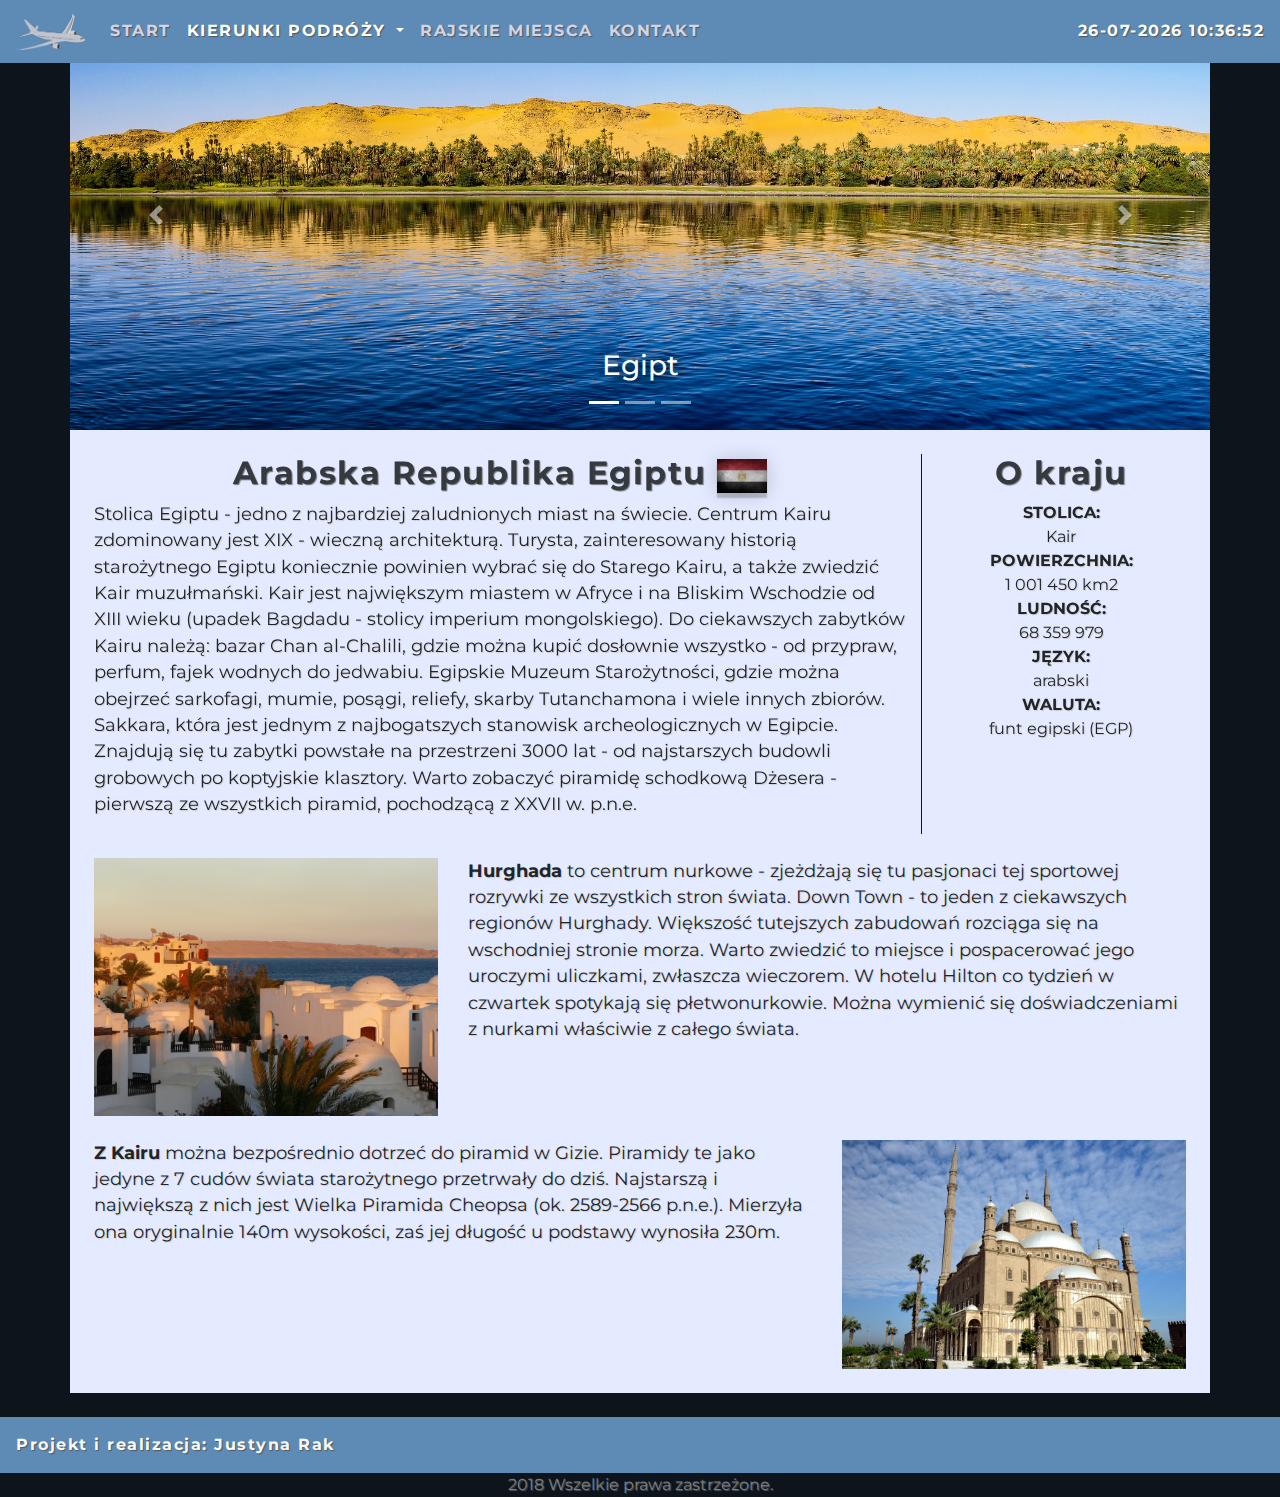
==== Egypt.html @ 0fabf1d4 "Add files via upload" ====
<html>
	<head>
		<title> Podróże </title>
		<meta charset="utf-8">
		
		<link rel="stylesheet" href="https://stackpath.bootstrapcdn.com/bootstrap/4.1.3/css/bootstrap.min.css">
		<link rel= "stylesheet" href="style.css">
		
		<meta name="viewport" content="width=device-width, initial-scale=1">
		
		<script type="text/javascript" src="script.js"></script>
		
		<link href="https://fonts.googleapis.com/css?family=Montserrat" rel="stylesheet">
	</head>
	<body onload = "countingOut();" >
		<header>
			<nav class="navbar navbar-dark  navbar-expand-md fixed-top ">
				<a class= "navbar-brand " href="index.html"> <img src ="img/logo2.png" width="70" alt="logo" class = "d-inline-block"></a>
				<!--toggler -->
				<button class="navbar-toggler" type="button" data-toggle="collapse" data-target="#menu">
					<span class="navbar-toggler-icon" aria-controls="main" aria-expanded="false" ></span>
				</button>
				<div class="collapse navbar-collapse  "  id="menu">
					<ul class="navbar-nav mr-auto text-center">
						<li class="nav-item ">
							<a class="nav-link" href="index.html"> START </a>
						</li>
						<div class= "dropdown-divider"></div>
						<li class="nav-item dropdown active">
							<a class="nav-link dropdown-toggle" data-toggle="dropdown" role="button" href="#"> KIERUNKI PODRÓŻY </a>
							
							<div class="dropdown-menu " >
								<a class="dropdown-item " href="kierunki.html"> Wszystkie </a>
								<div class= "dropdown-divider"></div>
								<a class="dropdown-item " href="Egypt.html"> Egipt </a>
								<a class="dropdown-item " href="Italy.html"> Włochy </a>
								<a class="dropdown-item " href="Japan.html"> Japonia </a>
								<a class="dropdown-item " href="#"> Francja </a>
								<a class="dropdown-item " href="#"> Anglia </a>
								<a class="dropdown-item " href="#"> Wyspy </a>
							</div>
						</li>
						
						<div class= "dropdown-divider"></div>
						<li class="nav-item">
							<a class="nav-link" href="place.html"> RAJSKIE MIEJSCA</a>
						</li>
						<div class= "dropdown-divider"></div>
						<li class="nav-item">
							<a class="nav-link" href="#"> KONTAKT </a>
						</li>
						<div class= "dropdown-divider"></div>
					</ul>
					<div class="text-light text-center" id="clock"></div>
				</div>
				
			</nav>
			
		</header>
		<main>
			<article>
				<div class="container p-0 ">
					<div id="myCarousel" class="carousel slide" data-ride="carousel">
						<!-- Indicators -->
						<ol class="carousel-indicators">
						  <li data-target="#myCarousel" data-slide-to="0" class="active"></li>
						  <li data-target="#myCarousel" data-slide-to="1"></li>
						  <li data-target="#myCarousel" data-slide-to="2"></li>
						</ol>

						<!-- Wrapper for slides -->
						<div class="carousel-inner">

						  <div class="carousel-item active">
							<img src="img/E3.jpg" alt="Los Angeles" style="width:100%;">
							<div class="carousel-caption">
							  <h3>Egipt</h3>
							 
							</div>
						  </div>

						  <div class="carousel-item">
							<img src="img/E1.jpg" alt="Chicago" style="width:100%;">
							<div class="carousel-caption">
							  <h3>Egipt</h3>
							  
							</div>
						  </div>
						
						  <div class="carousel-item">
							<img src="img/E2.jpg" alt="New York" style="width:100%;">
							<div class="carousel-caption">
							  <h3>Egipt</h3>
							  
							</div>
						  </div>
					  
						</div>

						<!-- Left and right controls -->
						<a class="left carousel-control-prev" href="#myCarousel" data-slide="prev">
						  <span class="carousel-control-prev-icon"></span>
						  <span class="sr-only">Previous</span>
						</a>
						<a class="right carousel-control-next" href="#myCarousel" data-slide="next">
						  <span class="carousel-control-next-icon"></span>
						  <span class="sr-only">Next</span>
						</a>
					  </div>
					</div>
				</div>
				<div class="container p-4 "  style="background-color:#e4eaff ">
					<div class= "row">
						<div class = "col-sm-7 col-md-9">
							<header >
						
								<h2 class="text-center text-dark"> Arabska Republika Egiptu  <img src="img/EF.jpg" width="50" class="img-fluid"></h2>
													
							</header>
							<section>
								
								<p>Stolica Egiptu - jedno z najbardziej zaludnionych miast na świecie. Centrum Kairu zdominowany jest XIX - wieczną architekturą. Turysta, zainteresowany historią starożytnego Egiptu koniecznie powinien wybrać się do Starego Kairu, a także zwiedzić Kair muzułmański. 
								Kair jest największym miastem w Afryce i na Bliskim Wschodzie od XIII wieku (upadek Bagdadu - stolicy imperium mongolskiego). 
								Do ciekawszych zabytków Kairu należą: 
								bazar Chan al-Chalili, gdzie można kupić dosłownie wszystko - od przypraw, perfum, fajek wodnych do jedwabiu. 
								Egipskie Muzeum Starożytności, gdzie można obejrzeć sarkofagi, mumie, posągi, reliefy, skarby Tutanchamona i wiele innych zbiorów. 
								Sakkara, która jest jednym z najbogatszych stanowisk archeologicznych w Egipcie. Znajdują się tu zabytki powstałe na przestrzeni 3000 lat - od najstarszych budowli grobowych po koptyjskie klasztory. 
								Warto zobaczyć piramidę schodkową Dżesera - pierwszą ze wszystkich piramid, pochodzącą z XXVII w. p.n.e. </p>
																					
							</section>
						</div>
						<div class = "col-sm-5 col-md-3" style="border-left: 1px solid #0e141b">
							<header class= "text-center" >
							
									<div>
										<h2 class=" text-dark"> O kraju </h2> 
									</div>
									
												
							</header>
							<section>
								
								<ul class= " list-unstyled text-center">
									
									<li>
										<strong >STOLICA:</strong>
									</li>
									<li>
										 Kair
									</li>									
									<li>	
										<strong> POWIERZCHNIA:</strong > 
									</li>	
									<li>
										1 001 450 km2
									</li>
									<li>	
										<strong>LUDNOŚĆ:</strong >
									</li>
									<li>
										 68 359 979
									</li>
									<li>	
										<strong> JĘZYK:</strong > 
									</li>
									<li>
										arabski
									</li>									
									<li>	
										<strong> WALUTA:</strong > 
									</li>	
									<li>
										funt egipski (EGP)
									</li>
									
								</ul>
								
										
								
							</section>
						
						</div>
							
						
					</div>
					</br>
							<section>
								<div class="row">
									<div class= "col-sm-12 col-md-4">
										<img src="img/Ei1.jpg" class="img-fluid">
									</div>
									<div class= "col-ms-12 col-md-8">
										<p>
											<strong>Hurghada</strong> to centrum nurkowe - zjeżdżają się tu pasjonaci tej sportowej rozrywki ze wszystkich stron świata. 
											Down Town - to jeden z ciekawszych regionów Hurghady. Większość tutejszych zabudowań rozciąga się na wschodniej stronie morza. Warto zwiedzić to miejsce i pospacerować jego uroczymi uliczkami, zwłaszcza wieczorem. W hotelu Hilton co tydzień w czwartek spotykają się płetwonurkowie. Można wymienić się doświadczeniami z nurkami właściwie z całego świata.  
										</p>
									
									</div>
								</div>
								</br>
								<div class="row">
									
									<div class= "col-sm-12 col-md-8">
										<p>
											<strong>Z Kairu</strong> można bezpośrednio dotrzeć do piramid w Gizie. Piramidy te jako jedyne z 7 cudów świata starożytnego przetrwały do dziś. Najstarszą i największą z nich jest Wielka Piramida Cheopsa (ok. 2589-2566 p.n.e.). Mierzyła ona oryginalnie 140m wysokości, zaś jej długość u podstawy wynosiła 230m.   
										</p>
									
									</div>
									<div class= "col-ms-12 col-md-4">
										<img src="img/Ei2.jpg" class="img-fluid">
									</div>
								</div>
							
							</section>					
				</div>								
				
				
				
			</article>
			<div class="container-fluid p-0 pt-4">
				<footer class=" text-light p-3">
					Projekt i realizacja: Justyna Rak
				</footer>
			</div>
			<div class= " cos text-center " style="color:#7c7f83">2018 Wszelkie prawa zastrzeżone.</div>
		</main>
		
		<script src="https://code.jquery.com/jquery-3.3.1.slim.min.js" integrity="sha384-q8i/X+965DzO0rT7abK41JStQIAqVgRVzpbzo5smXKp4YfRvH+8abtTE1Pi6jizo" crossorigin="anonymous"></script>
		<script src="https://cdnjs.cloudflare.com/ajax/libs/popper.js/1.14.3/umd/popper.min.js" integrity="sha384-ZMP7rVo3mIykV+2+9J3UJ46jBk0WLaUAdn689aCwoqbBJiSnjAK/l8WvCWPIPm49" crossorigin="anonymous"></script>
		<script src="https://stackpath.bootstrapcdn.com/bootstrap/4.1.3/js/bootstrap.min.js" integrity="sha384-ChfqqxuZUCnJSK3+MXmPNIyE6ZbWh2IMqE241rYiqJxyMiZ6OW/JmZQ5stwEULTy" crossorigin="anonymous"></script>
	</body>
</html>
---- style.css ----
body{
	background-color:#0e141b ;
	text-shadow:1px 1px 1px #ccc;
	font-family: 'Montserrat', sans-serif !important;
}
.navbar, footer{
	background-color:#5d8bb6; /*niebieski*/
	font-weight:bold;
	letter-spacing: 1.5px;
}
.navbar-dark .navbar-collapse .navbar-nav li a{
	color:#d3d3e4 ;
}
.navbar-dark .navbar-collapse .navbar-nav li.active a{
	color:white ;
}
.dropdown-menu{
	background-color:#0e141b;
	text-shadow:1px 1px 1px #000;
}
.dropdown-menu a{
	color:white !important;
	
}
.dropdown-menu a:hover  
{
	color:#0e141b !important; 
}
.dropdown-item:hover{
	/*background-color:#0e141b;*/
	text-shadow:1px 1px 1px #ccc;
}
.dropdown-item:focus{
	background-color:#5d8bb6  !important;
	text-shadow:1px 1px 1px #666;
	
}
.dropdown-menu:active a {
	color:white !important;
}
.figure-caption{
	top:40%;
	transform:translateY(-140%);
}
.k{
	margin-top:-170px;
}
.figure-caption h1{
	
	font-size:70px;
	color:#f4f3ed;
	text-shadow:1px 1px 20px #000;
}
.figure-caption p{
	font-weight:bold;
	font-size:30px;
	color:#f4f3ed;
	text-shadow:1px 1px 10px #000;
}
.img-thumbnail a{
	text-decoration: none !important;
	color:#0e141b !important;
	
}
.caption:hover{
	text-decoration: none !important;
	color:#0e141b !important;
}

.img:hover {
	-webkit-transform: scale(1.10)!important;
	-ms-transform: scale(1.10)!important;
	transform: scale(1.10)!important;
}
.img {
	transition:all 0.5s ease-in-out;
}

.carousel-caption h3, .carousel-caption h2{
	text-shadow:1px 1px 15px #000;
}
h1{
	text-shadow:1px 1px 15px #000;
	color:#5d8bb6;
}
.nav-link,h2, #clock, footer, .cos{
	text-shadow:1px 1px 1px #555;
}
p{
	font-size:110%;
}
h2 img {
	box-shadow: 0 5px 1.5px 0 rgba(0, 0, 0, 0.2), 0 1px 20px 0 rgba(0, 0, 0, 0.19);
}
h2, h1{
	font-weight:bold;
	letter-spacing: 1.5px;
}
h2{
	text-shadow:1px 1px 1px #777;
}
footer p{
	font-size:12px;
	font-weight:normal;
	
}
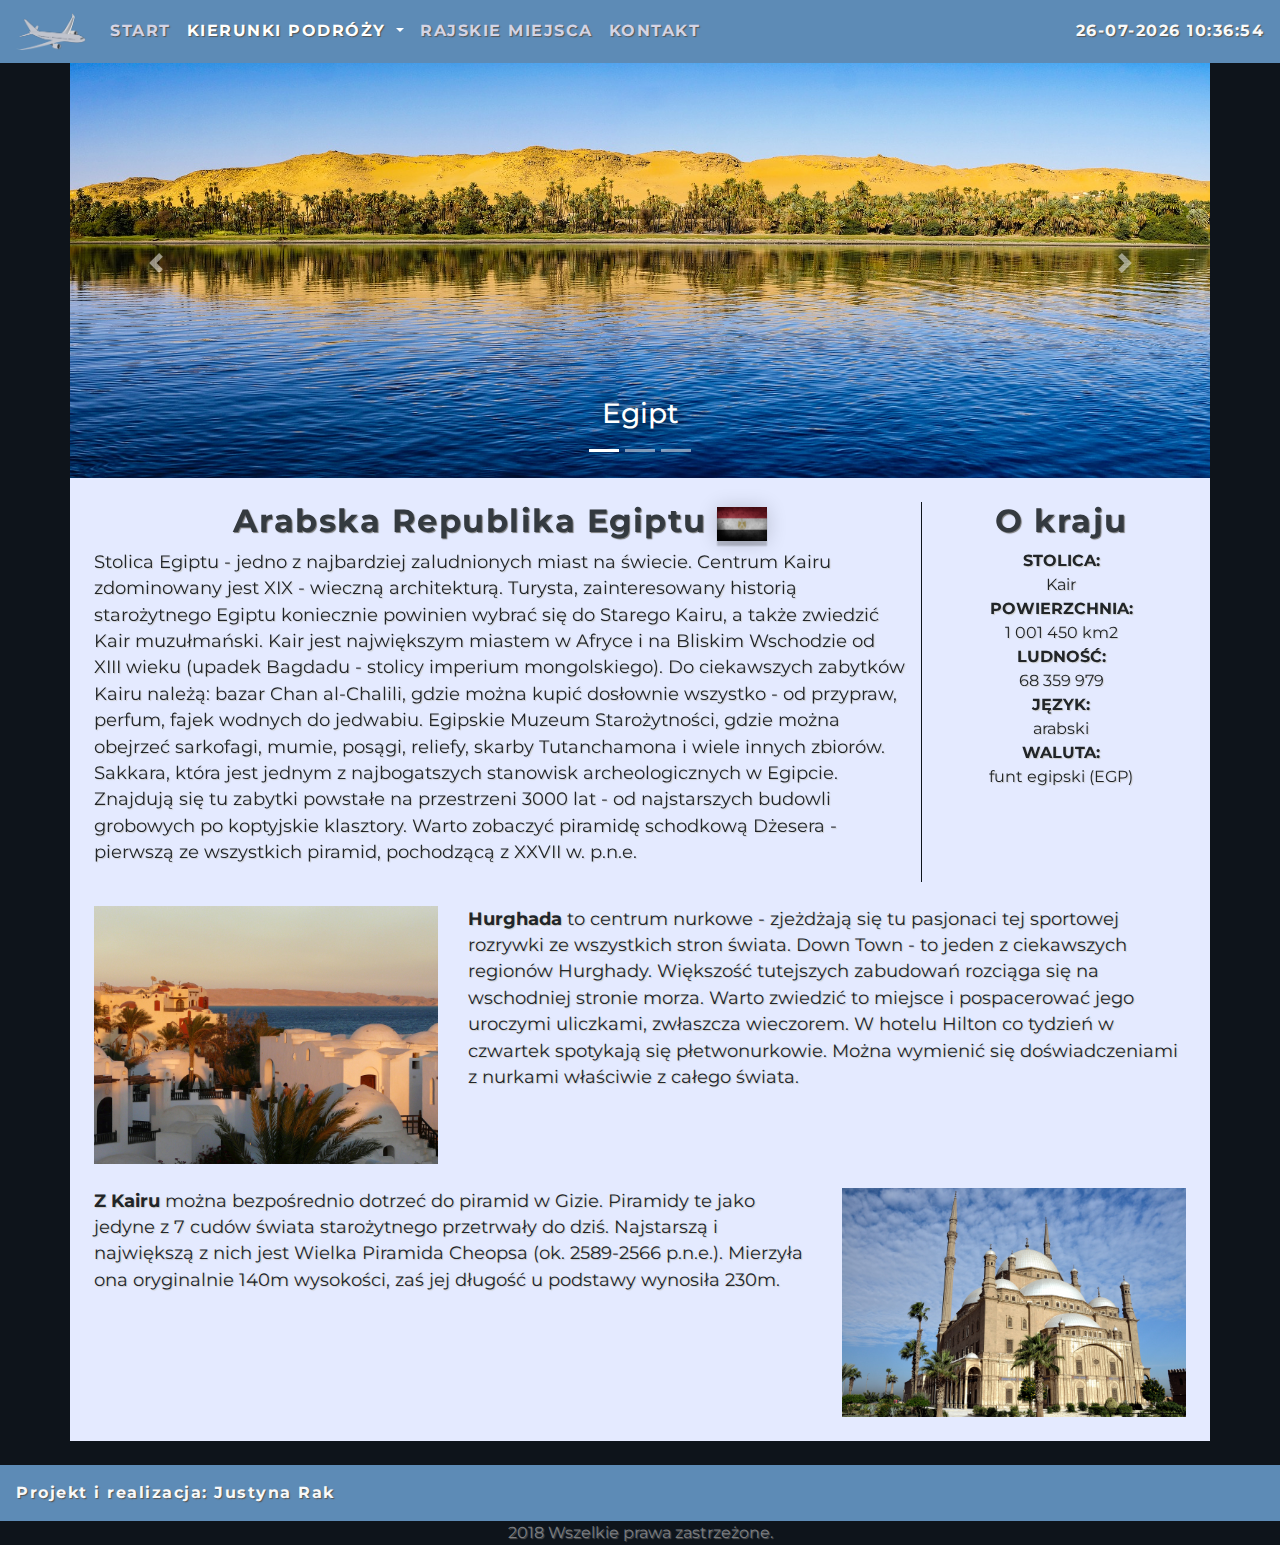
==== commit f443faf4: "Add files via upload" ====
--- a/Egypt.html
+++ b/Egypt.html
@@ -60,6 +60,7 @@
 		<main>
 			<article>
 				<div class="container p-0 ">
+					<br><br>
 					<div id="myCarousel" class="carousel slide" data-ride="carousel">
 						<!-- Indicators -->
 						<ol class="carousel-indicators">
--- a/style.css
+++ b/style.css
@@ -40,20 +40,20 @@
 }
 .figure-caption{
 	top:40%;
-	transform:translateY(-140%);
+	transform:translateY(-120%);
 }
 .k{
-	margin-top:-170px;
+	margin-top:-140px;
 }
 .figure-caption h1{
 	
-	font-size:70px;
+	font-size:50px;
 	color:#f4f3ed;
 	text-shadow:1px 1px 20px #000;
 }
 .figure-caption p{
 	font-weight:bold;
-	font-size:30px;
+	font-size:25px;
 	color:#f4f3ed;
 	text-shadow:1px 1px 10px #000;
 }
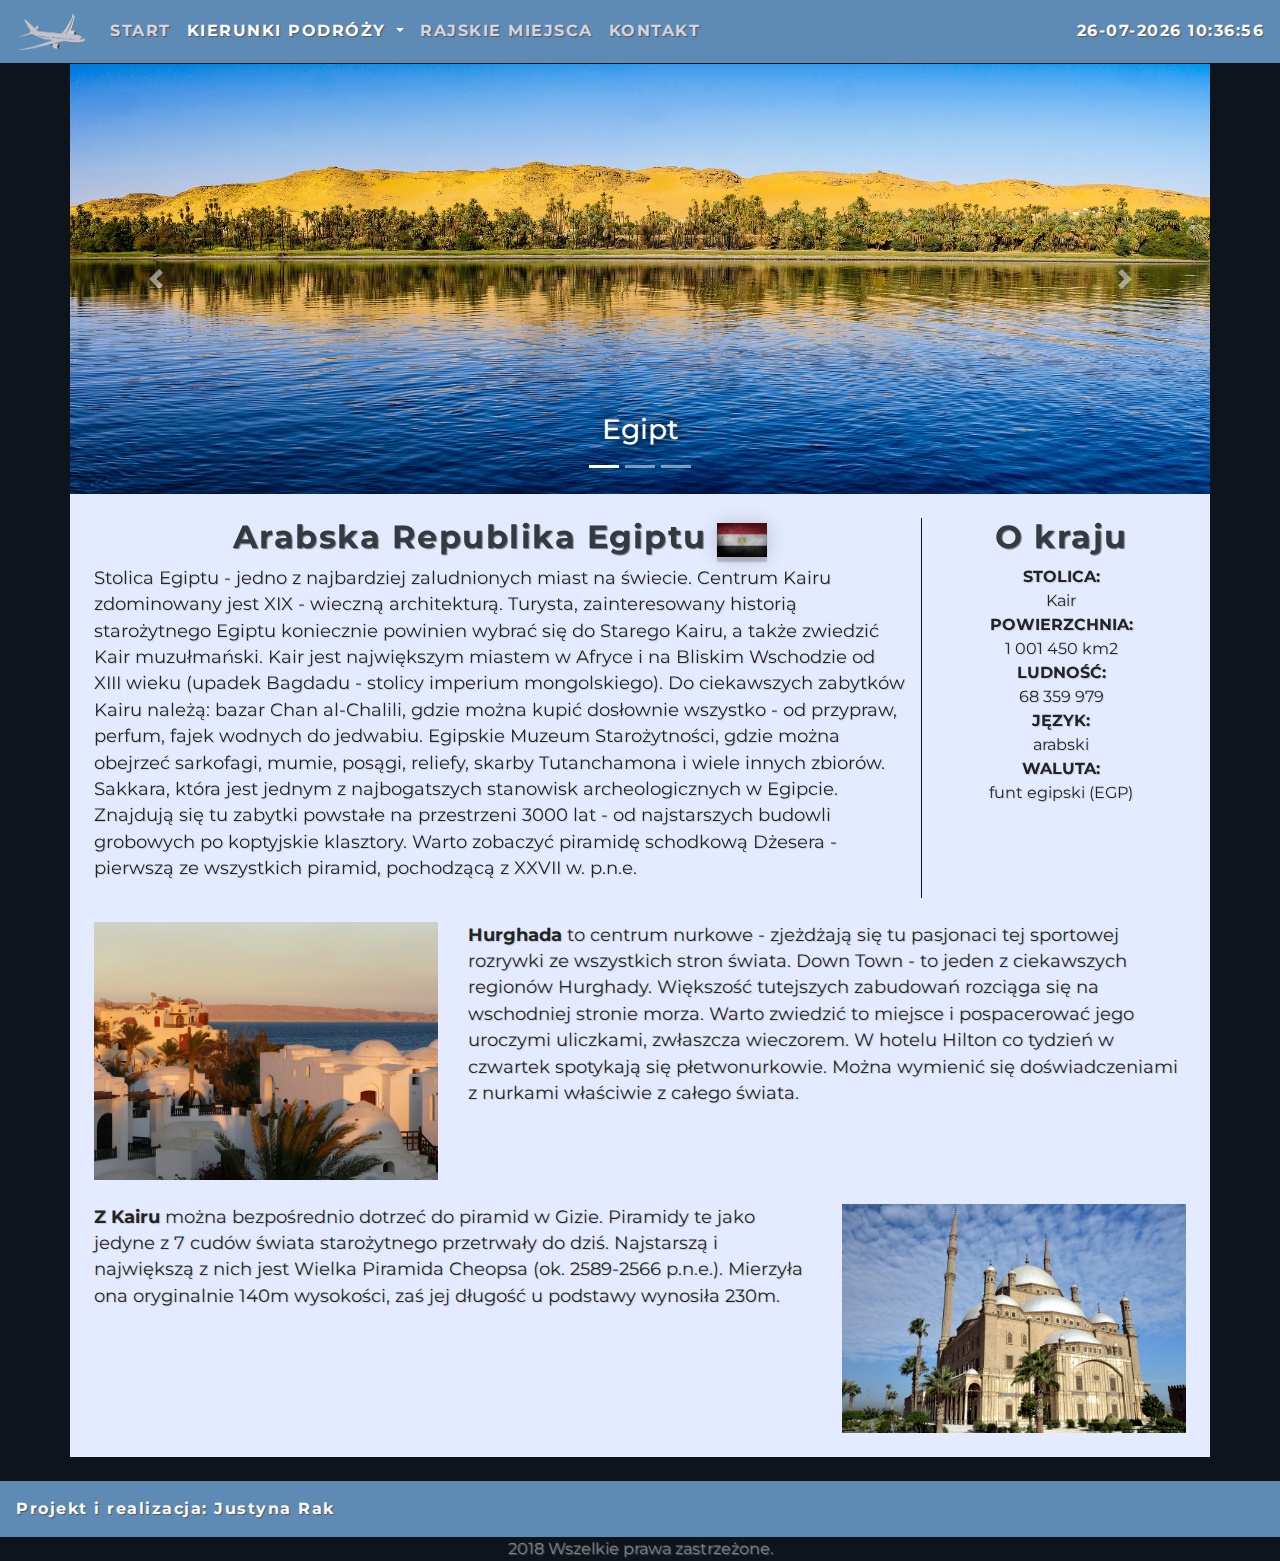
==== commit 4683b48b: "Add files via upload" ====
--- a/Egypt.html
+++ b/Egypt.html
@@ -59,7 +59,7 @@
 		</header>
 		<main>
 			<article>
-				<div class="container p-0 ">
+				<div class="container p-0 mt-3">
 					<br><br>
 					<div id="myCarousel" class="carousel slide" data-ride="carousel">
 						<!-- Indicators -->
--- a/style.css
+++ b/style.css
@@ -40,7 +40,7 @@
 }
 .figure-caption{
 	top:40%;
-	transform:translateY(-120%);
+	transform:translateY(-110%);
 }
 .k{
 	margin-top:-140px;
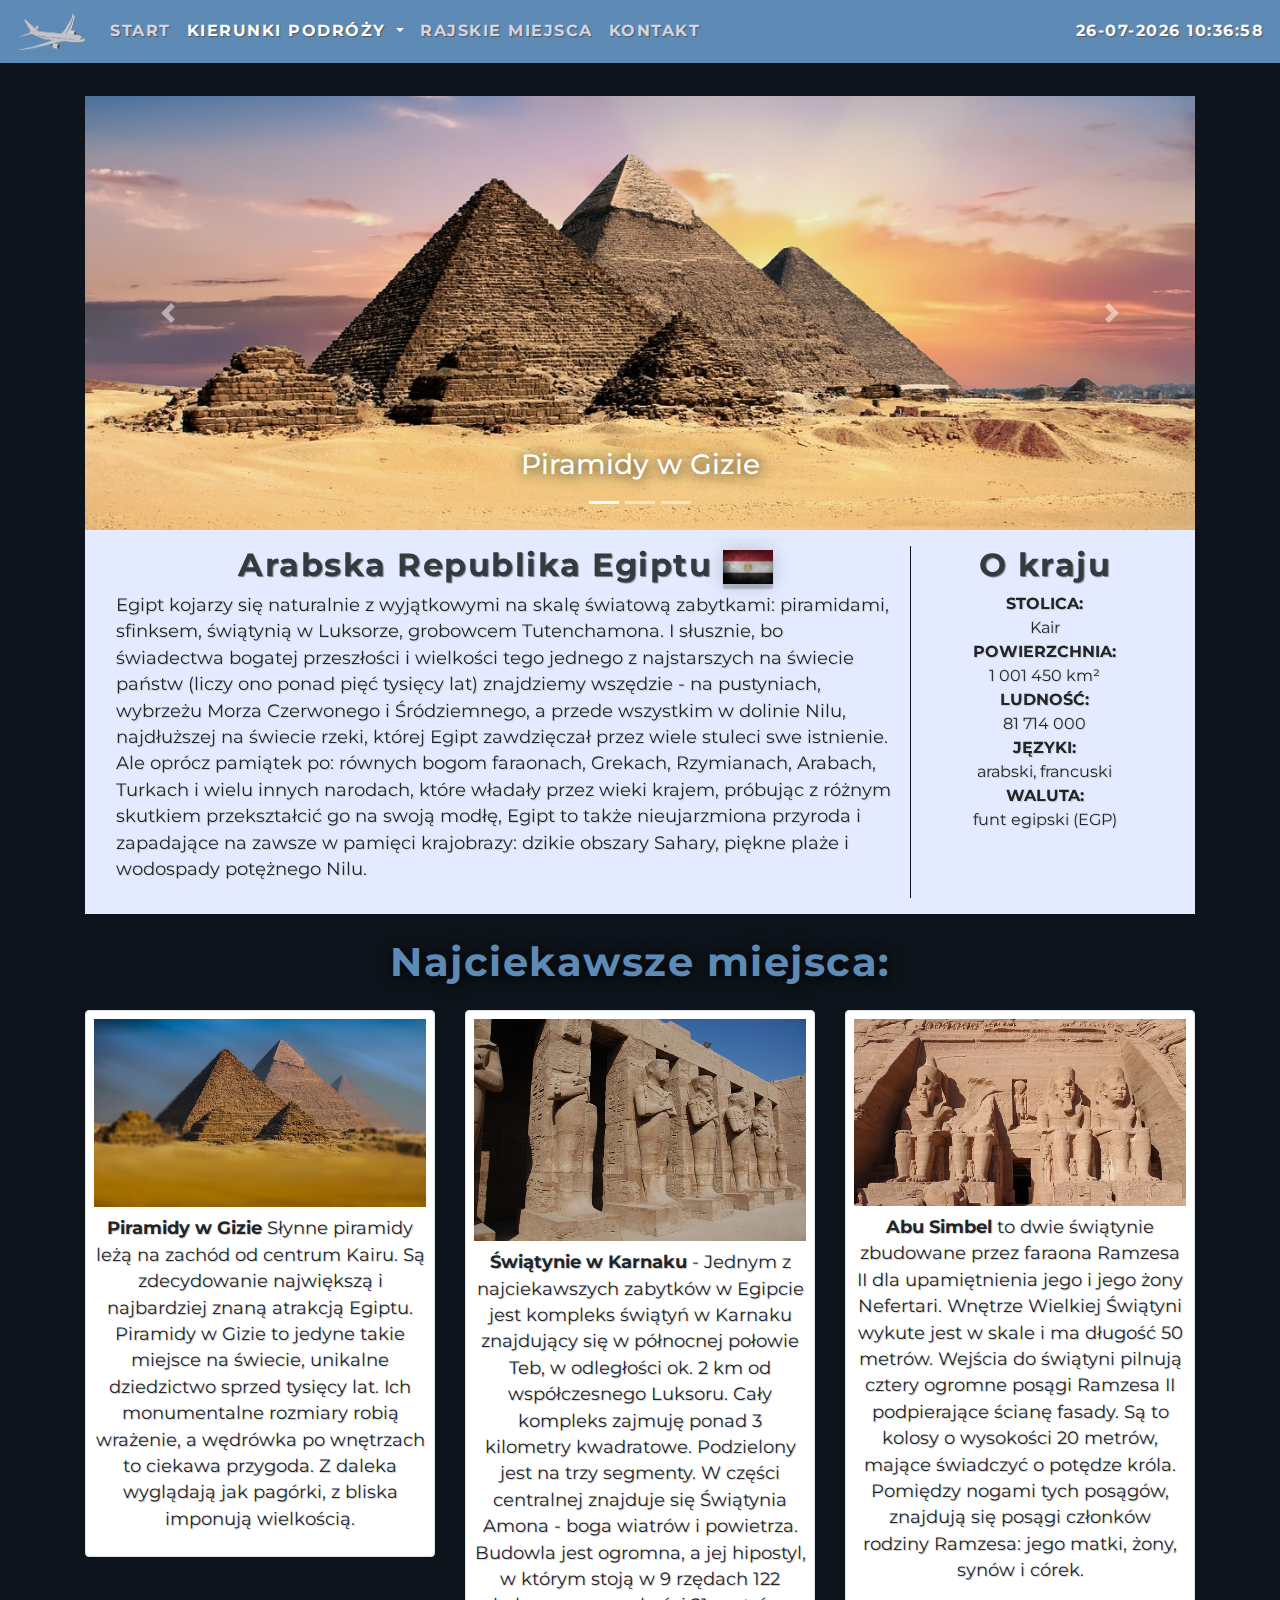
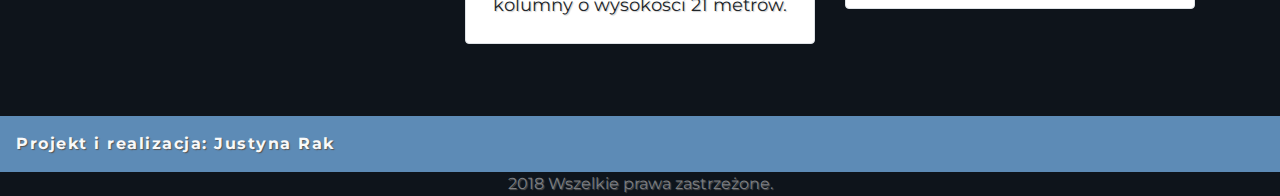
==== commit 15e00749: "Add files via upload" ====
--- a/Egypt.html
+++ b/Egypt.html
@@ -35,9 +35,9 @@
 								<a class="dropdown-item " href="Egypt.html"> Egipt </a>
 								<a class="dropdown-item " href="Italy.html"> Włochy </a>
 								<a class="dropdown-item " href="Japan.html"> Japonia </a>
-								<a class="dropdown-item " href="#"> Francja </a>
-								<a class="dropdown-item " href="#"> Anglia </a>
-								<a class="dropdown-item " href="#"> Wyspy </a>
+								<a class="dropdown-item " href="France.html"> Francja </a>
+								<a class="dropdown-item " href="England.html"> Anglia </a>
+								<a class="dropdown-item " href="place.html"> Wyspy </a>
 							</div>
 						</li>
 						
@@ -59,7 +59,7 @@
 		</header>
 		<main>
 			<article>
-				<div class="container p-0 mt-3">
+				<div class="container mt-5">
 					<br><br>
 					<div id="myCarousel" class="carousel slide" data-ride="carousel">
 						<!-- Indicators -->
@@ -73,25 +73,28 @@
 						<div class="carousel-inner">
 
 						  <div class="carousel-item active">
-							<img src="img/E3.jpg" alt="Los Angeles" style="width:100%;">
+							<img src="img/EgyptP-Giza.jpg" alt="Egypt=Giza" style="width:100%;">
 							<div class="carousel-caption">
-							  <h3>Egipt</h3>
+
+							  <h3>Piramidy w Gizie</h3>
 							 
 							</div>
 						  </div>
 
 						  <div class="carousel-item">
-							<img src="img/E1.jpg" alt="Chicago" style="width:100%;">
+							<img src="img/EgyptP-Nil.jpg" alt="Egypt-Nil" style="width:100%;">
 							<div class="carousel-caption">
-							  <h3>Egipt</h3>
+							 
+							  <h3>Rzeka Nil</h3>
 							  
 							</div>
 						  </div>
 						
 						  <div class="carousel-item">
-							<img src="img/E2.jpg" alt="New York" style="width:100%;">
+							<img src="img/EgyptP-Hurghada.jpg" alt="Egypt-Hurghada" style="width:100%;">
 							<div class="carousel-caption">
-							  <h3>Egipt</h3>
+							  
+							  <h3>Hurghada</h3>
 							  
 							</div>
 						  </div>
@@ -110,25 +113,22 @@
 					  </div>
 					</div>
 				</div>
-				<div class="container p-4 "  style="background-color:#e4eaff ">
-					<div class= "row">
+				<div class="container  "  >
+					<div class= "row m-0 p-3" style="background-color:#e4eaff ">
+						
 						<div class = "col-sm-7 col-md-9">
 							<header >
 						
-								<h2 class="text-center text-dark"> Arabska Republika Egiptu  <img src="img/EF.jpg" width="50" class="img-fluid"></h2>
+								<h2 class="text-center text-dark"> Arabska Republika Egiptu <img src="img/EgyptF.jpg" width="50" class="img-fluid"></h2>
 													
 							</header>
 							<section>
 								
-								<p>Stolica Egiptu - jedno z najbardziej zaludnionych miast na świecie. Centrum Kairu zdominowany jest XIX - wieczną architekturą. Turysta, zainteresowany historią starożytnego Egiptu koniecznie powinien wybrać się do Starego Kairu, a także zwiedzić Kair muzułmański. 
-								Kair jest największym miastem w Afryce i na Bliskim Wschodzie od XIII wieku (upadek Bagdadu - stolicy imperium mongolskiego). 
-								Do ciekawszych zabytków Kairu należą: 
-								bazar Chan al-Chalili, gdzie można kupić dosłownie wszystko - od przypraw, perfum, fajek wodnych do jedwabiu. 
-								Egipskie Muzeum Starożytności, gdzie można obejrzeć sarkofagi, mumie, posągi, reliefy, skarby Tutanchamona i wiele innych zbiorów. 
-								Sakkara, która jest jednym z najbogatszych stanowisk archeologicznych w Egipcie. Znajdują się tu zabytki powstałe na przestrzeni 3000 lat - od najstarszych budowli grobowych po koptyjskie klasztory. 
-								Warto zobaczyć piramidę schodkową Dżesera - pierwszą ze wszystkich piramid, pochodzącą z XXVII w. p.n.e. </p>
+								<p>Egipt kojarzy się naturalnie z wyjątkowymi na skalę światową zabytkami: piramidami, sfinksem, świątynią w Luksorze, grobowcem Tutenchamona. I słusznie, bo świadectwa bogatej przeszłości i wielkości tego jednego z najstarszych na świecie państw (liczy ono ponad pięć tysięcy lat) znajdziemy wszędzie - na pustyniach, wybrzeżu Morza Czerwonego i Śródziemnego, a przede wszystkim w dolinie Nilu, najdłuższej na świecie rzeki, której Egipt zawdzięczał przez wiele stuleci swe istnienie. Ale oprócz pamiątek po: równych bogom faraonach, Grekach, Rzymianach, Arabach, Turkach i wielu innych narodach, które władały przez wieki krajem, próbując z różnym skutkiem przekształcić go na swoją modłę, Egipt to także nieujarzmiona przyroda i zapadające na zawsze w pamięci krajobrazy: dzikie obszary Sahary, piękne plaże i wodospady potężnego Nilu. </p>
+
+								
 																					
-							</section>
+							</section >
 						</div>
 						<div class = "col-sm-5 col-md-3" style="border-left: 1px solid #0e141b">
 							<header class= "text-center" >
@@ -153,19 +153,19 @@
 										<strong> POWIERZCHNIA:</strong > 
 									</li>	
 									<li>
-										1 001 450 km2
+										1 001 450 km²
 									</li>
 									<li>	
 										<strong>LUDNOŚĆ:</strong >
 									</li>
 									<li>
-										 68 359 979
-									</li>
-									<li>	
-										<strong> JĘZYK:</strong > 
-									</li>
-									<li>
-										arabski
+										 81 714 000
+									</li>
+									<li>	
+										<strong> JĘZYKI:</strong > 
+									</li>
+									<li>
+										arabski, francuski
 									</li>									
 									<li>	
 										<strong> WALUTA:</strong > 
@@ -185,31 +185,49 @@
 						
 					</div>
 					</br>
-							<section>
+							<section style= "background-color:#0e141b;">
 								<div class="row">
-									<div class= "col-sm-12 col-md-4">
-										<img src="img/Ei1.jpg" class="img-fluid">
-									</div>
-									<div class= "col-ms-12 col-md-8">
-										<p>
-											<strong>Hurghada</strong> to centrum nurkowe - zjeżdżają się tu pasjonaci tej sportowej rozrywki ze wszystkich stron świata. 
-											Down Town - to jeden z ciekawszych regionów Hurghady. Większość tutejszych zabudowań rozciąga się na wschodniej stronie morza. Warto zwiedzić to miejsce i pospacerować jego uroczymi uliczkami, zwłaszcza wieczorem. W hotelu Hilton co tydzień w czwartek spotykają się płetwonurkowie. Można wymienić się doświadczeniami z nurkami właściwie z całego świata.  
-										</p>
-									
-									</div>
+									<div class=" col-sm-12 text-center pb-3">
+										<h1> Najciekawsze miejsca:<h1>
+										
+									</div>
+									<div class= "col-sm-12 col-md-4 mb-4">
+										<div class="img-thumbnail p-2">
+												<img src="img/Egypt-Giza.jpg" class="img-fluid">
+											<div class= " caption pt-2">
+												<p class = "text-center">
+												<strong> Piramidy w Gizie </strong>
+												Słynne piramidy leżą na zachód od centrum Kairu. Są zdecydowanie największą i najbardziej znaną atrakcją Egiptu. Piramidy w Gizie to jedyne takie miejsce na świecie, unikalne dziedzictwo sprzed tysięcy lat. Ich monumentalne rozmiary robią wrażenie, a wędrówka po wnętrzach to ciekawa przygoda. Z daleka wyglądają jak pagórki, z bliska imponują wielkością. 
+												</p>
+											</div>
+										</div>
+									</div>
+									
+									<div class= "col-sm-12 col-md-4 mb-4">
+										<div class="img-thumbnail p-2 ">
+												<img src="img/Egypt-Karnaku.jpg" class="img-fluid">
+											<div class= " caption pt-2">
+												<p class = "text-center">
+												<strong>Świątynie w Karnaku </strong>- Jednym z najciekawszych zabytków w Egipcie jest kompleks świątyń w Karnaku znajdujący się w północnej połowie Teb, w odległości ok. 2 km od współczesnego Luksoru. Cały kompleks zajmuję ponad 3 kilometry kwadratowe. Podzielony jest na trzy segmenty. W części centralnej znajduje się Świątynia Amona - boga wiatrów i powietrza. Budowla jest ogromna, a jej hipostyl, w którym stoją w 9 rzędach 122 kolumny o wysokości 21 metrów.
+												</p>
+											</div>
+										</div>
+									</div>
+									<div class= "col-sm-12 col-md-4 mb-4">
+										<div class="img-thumbnail p-2">
+												<img src="img/Egypt-AbuSimbel.jpg" class="img-fluid">
+											<div class= " caption pt-2">
+												<p class = "text-center">
+												<strong> Abu Simbel</strong> to dwie świątynie zbudowane przez faraona Ramzesa II dla upamiętnienia jego i jego żony Nefertari. Wnętrze Wielkiej Świątyni wykute jest w skale i ma długość 50 metrów. Wejścia do świątyni pilnują cztery ogromne posągi Ramzesa II podpierające ścianę fasady. Są to kolosy o wysokości 20 metrów, mające świadczyć o potędze króla. Pomiędzy nogami tych posągów, znajdują się posągi członków rodziny Ramzesa: jego matki, żony, synów i córek.
+												</p>
+											</div>
+										</div>
+									</div>
+									
 								</div>
 								</br>
 								<div class="row">
 									
-									<div class= "col-sm-12 col-md-8">
-										<p>
-											<strong>Z Kairu</strong> można bezpośrednio dotrzeć do piramid w Gizie. Piramidy te jako jedyne z 7 cudów świata starożytnego przetrwały do dziś. Najstarszą i największą z nich jest Wielka Piramida Cheopsa (ok. 2589-2566 p.n.e.). Mierzyła ona oryginalnie 140m wysokości, zaś jej długość u podstawy wynosiła 230m.   
-										</p>
-									
-									</div>
-									<div class= "col-ms-12 col-md-4">
-										<img src="img/Ei2.jpg" class="img-fluid">
-									</div>
 								</div>
 							
 							</section>					
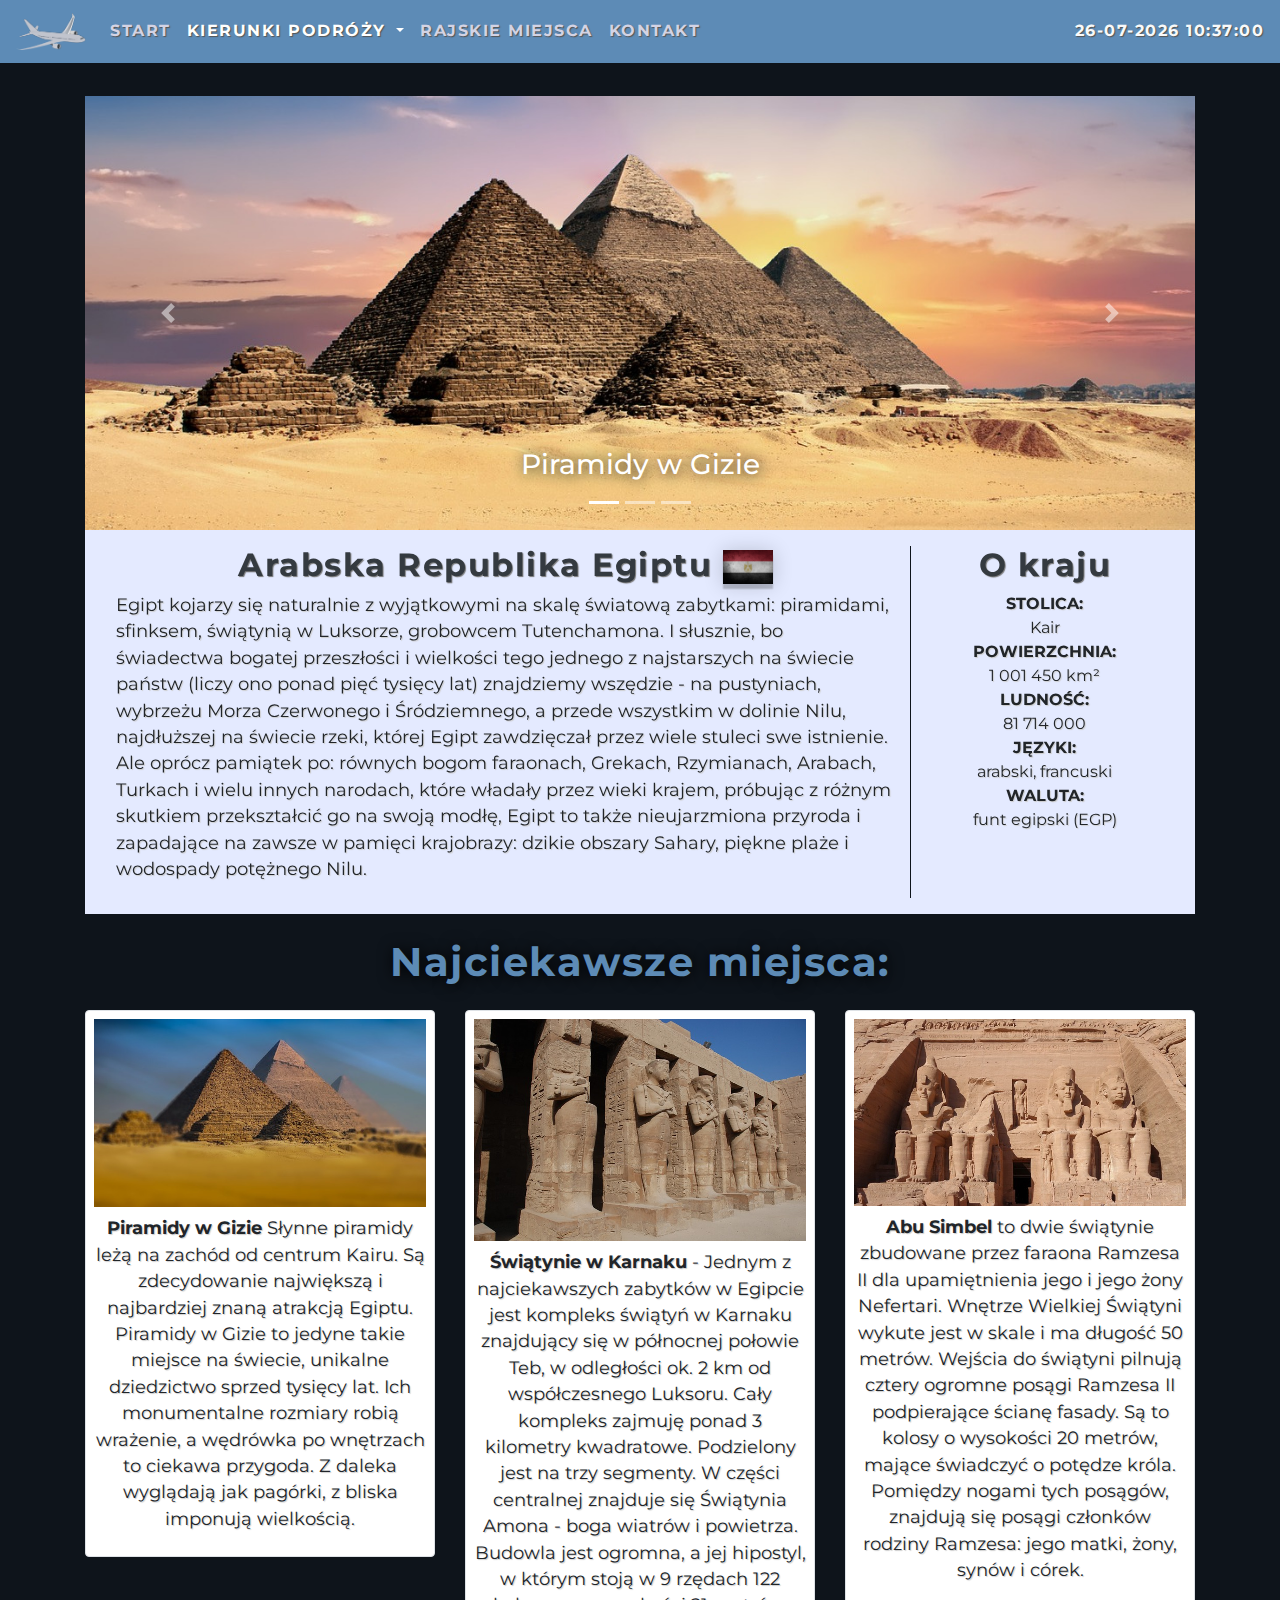
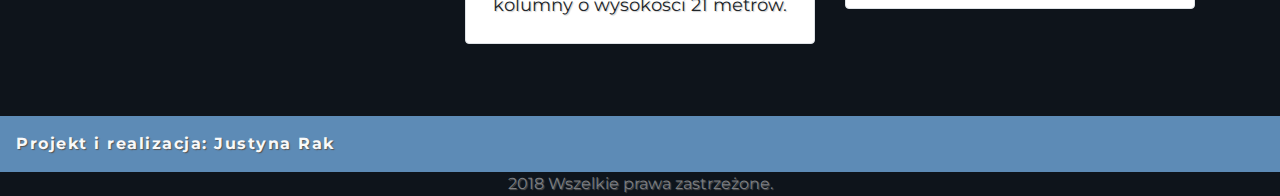
==== commit d6c24c3a: "Add files via upload" ====
--- a/Egypt.html
+++ b/Egypt.html
@@ -53,9 +53,7 @@
 					</ul>
 					<div class="text-light text-center" id="clock"></div>
 				</div>
-				
 			</nav>
-			
 		</header>
 		<main>
 			<article>
@@ -136,8 +134,7 @@
 									<div>
 										<h2 class=" text-dark"> O kraju </h2> 
 									</div>
-									
-												
+										
 							</header>
 							<section>
 								
@@ -175,14 +172,8 @@
 									</li>
 									
 								</ul>
-								
-										
-								
 							</section>
-						
 						</div>
-							
-						
 					</div>
 					</br>
 							<section style= "background-color:#0e141b;">
@@ -226,15 +217,8 @@
 									
 								</div>
 								</br>
-								<div class="row">
-									
-								</div>
-							
 							</section>					
-				</div>								
-				
-				
-				
+				</div>	
 			</article>
 			<div class="container-fluid p-0 pt-4">
 				<footer class=" text-light p-3">
--- a/style.css
+++ b/style.css
@@ -4,7 +4,7 @@
 	font-family: 'Montserrat', sans-serif !important;
 }
 .navbar, footer{
-	background-color:#5d8bb6; /*niebieski*/
+	background-color:#5d8bb6; 
 	font-weight:bold;
 	letter-spacing: 1.5px;
 }
@@ -27,7 +27,7 @@
 	color:#0e141b !important; 
 }
 .dropdown-item:hover{
-	/*background-color:#0e141b;*/
+	
 	text-shadow:1px 1px 1px #ccc;
 }
 .dropdown-item:focus{
@@ -58,19 +58,19 @@
 	text-shadow:1px 1px 10px #000;
 }
 .img-thumbnail a{
-	text-decoration: none !important;
-	color:#0e141b !important;
+	text-decoration: none ;
+	color:#0e141b ;
 	
 }
 .caption:hover{
-	text-decoration: none !important;
-	color:#0e141b !important;
+	text-decoration: none ;
+	color:#0e141b ;
 }
 
 .img:hover {
-	-webkit-transform: scale(1.10)!important;
-	-ms-transform: scale(1.10)!important;
-	transform: scale(1.10)!important;
+	-webkit-transform: scale(1.10);
+	-ms-transform: scale(1.10);
+	transform: scale(1.10);
 }
 .img {
 	transition:all 0.5s ease-in-out;
@@ -103,4 +103,26 @@
 	font-size:12px;
 	font-weight:normal;
 	
+}
+.button1{
+	font-size:30px;
+	background-color:#f5f0c6;
+	margin-right:0px 20px;
+	color:#0e141b;
+	
+}
+.button1:hover{
+	background-color:#eee8aa ;
+	color:#0e141b;
+}
+.button2{
+	font-size:30px;
+	margin:0px 20px;
+	background-color:#a1efd2;
+	color:#0e141b;
+}
+.button2:hover{
+	background-color: #82d0b4;
+	color:#0e141b;
+	
 }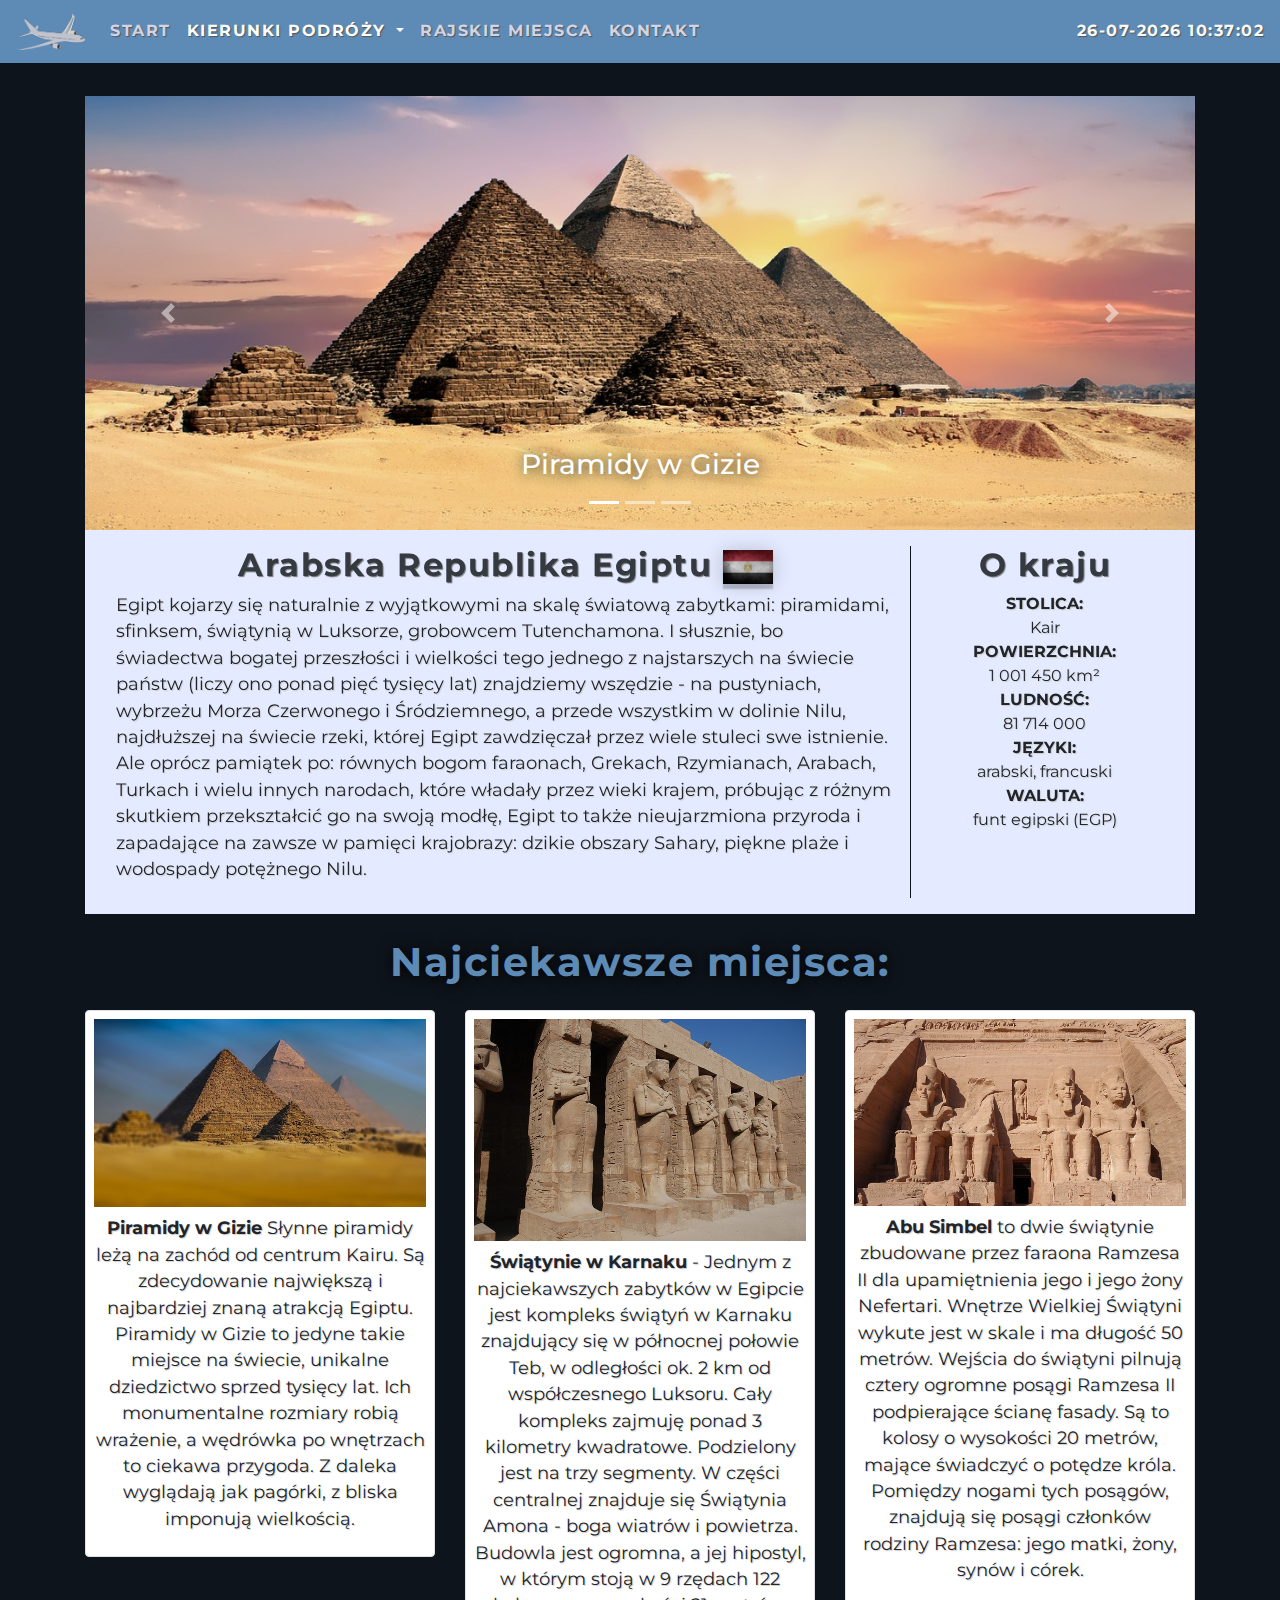
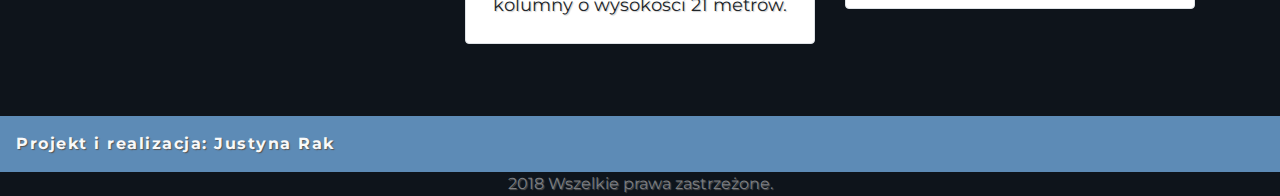
==== commit 0d5e6844: "Add files via upload" ====
--- a/Egypt.html
+++ b/Egypt.html
@@ -47,7 +47,7 @@
 						</li>
 						<div class= "dropdown-divider"></div>
 						<li class="nav-item">
-							<a class="nav-link" href="#"> KONTAKT </a>
+							<a class="nav-link" href="contact.html"> KONTAKT </a>
 						</li>
 						<div class= "dropdown-divider"></div>
 					</ul>
--- a/style.css
+++ b/style.css
@@ -125,4 +125,8 @@
 	background-color: #82d0b4;
 	color:#0e141b;
 	
+}
+.th {
+	max-height:420px;
+	max-width:370px;
 }